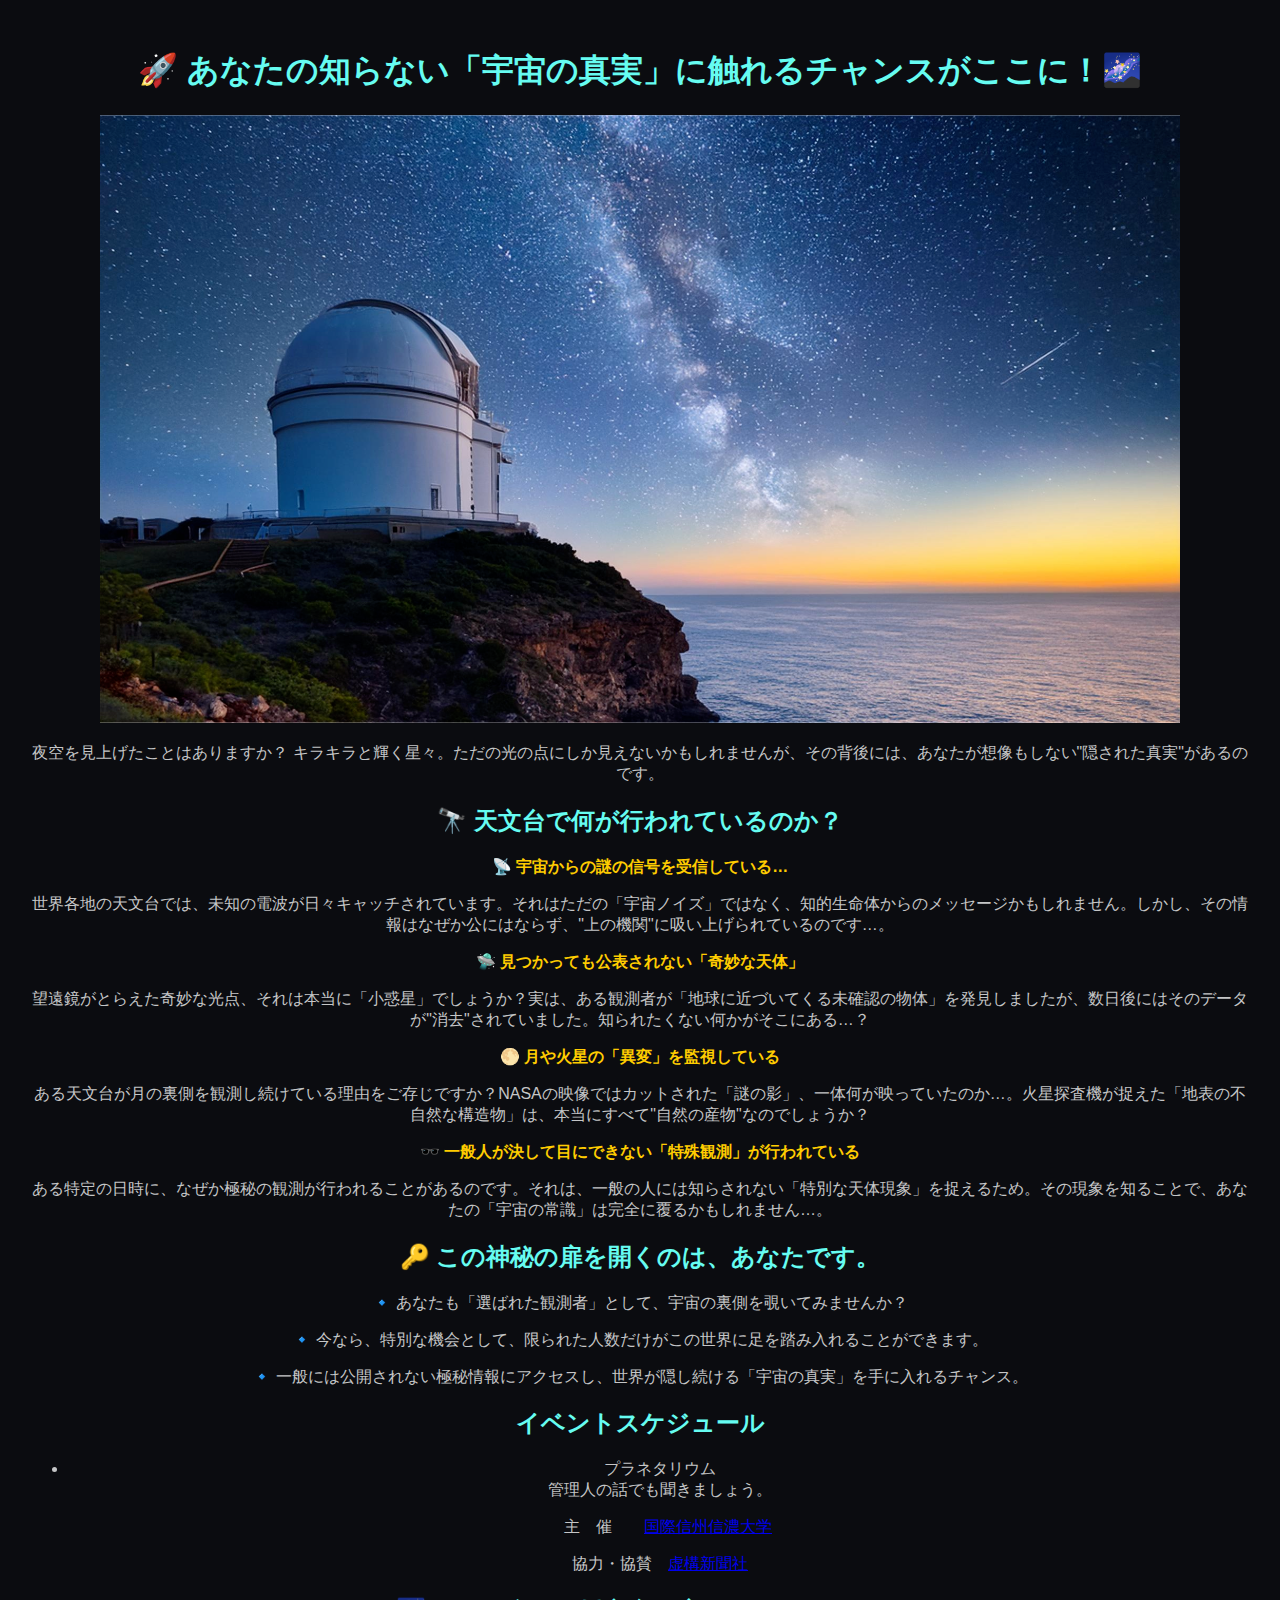
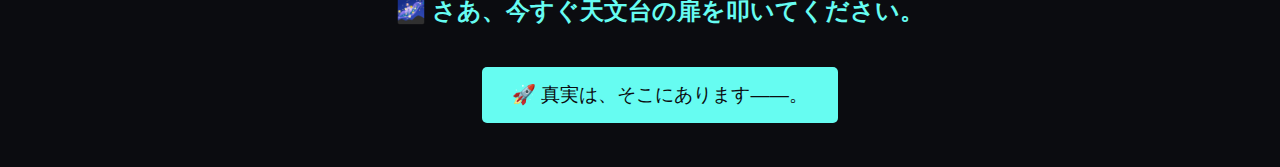
==== index.html @ 12b8eff3 "l" ====
<!DOCTYPE html>
<html lang="ja">
    <head>
        <meta charest="UTF-8">
        <title>プログラミング技術</title>

        <style>
            body {
                font-family: 'Arial', sans-serif;
                background-color: #0b0c10;
                color: #c5c6c7;
                text-align: center;
                padding: 20px;
            }
            h1, h2 {
                color: #66fcf1;
            }
            .highlight {
                color: #ffcc00;
                font-weight: bold;
            }
            .cta {
                margin-top: 20px;
                padding: 15px 30px;
                font-size: 1.2em;
                background-color: #66fcf1;
                color: #0b0c10;
                border: none;
                cursor: pointer;
                border-radius: 5px;
            }
            .cta:hover {
                background-color: #45a29e;
            }
        </style>

    </head>
    <body>
        <h1>🚀 あなたの知らない「宇宙の真実」に触れるチャンスがここに！🌌</h1>
        <img src="main_pic.png" alt="生成AIで出力した画像" />
        <p>夜空を見上げたことはありますか？ キラキラと輝く星々。ただの光の点にしか見えないかもしれませんが、その背後には、あなたが想像もしない"隠された真実"があるのです。</p>
    
        <h2>🔭 天文台で何が行われているのか？</h2>
        <p><span class="highlight">📡 宇宙からの謎の信号を受信している…</span></p>
        <p>世界各地の天文台では、未知の電波が日々キャッチされています。それはただの「宇宙ノイズ」ではなく、知的生命体からのメッセージかもしれません。しかし、その情報はなぜか公にはならず、"上の機関"に吸い上げられているのです…。</p>
    
        <p><span class="highlight">🛸 見つかっても公表されない「奇妙な天体」</span></p>
        <p>望遠鏡がとらえた奇妙な光点、それは本当に「小惑星」でしょうか？実は、ある観測者が「地球に近づいてくる未確認の物体」を発見しましたが、数日後にはそのデータが"消去"されていました。知られたくない何かがそこにある…？</p>
    
        <p><span class="highlight">🌕 月や火星の「異変」を監視している</span></p>
        <p>ある天文台が月の裏側を観測し続けている理由をご存じですか？NASAの映像ではカットされた「謎の影」、一体何が映っていたのか…。火星探査機が捉えた「地表の不自然な構造物」は、本当にすべて"自然の産物"なのでしょうか？</p>
    
        <p><span class="highlight">🕶️ 一般人が決して目にできない「特殊観測」が行われている</span></p>
        <p>ある特定の日時に、なぜか極秘の観測が行われることがあるのです。それは、一般の人には知らされない「特別な天体現象」を捉えるため。その現象を知ることで、あなたの「宇宙の常識」は完全に覆るかもしれません…。</p>
    
        <h2>🔑 この神秘の扉を開くのは、あなたです。</h2>
        <p>🔹 あなたも「選ばれた観測者」として、宇宙の裏側を覗いてみませんか？</p>
        <p>🔹 今なら、特別な機会として、限られた人数だけがこの世界に足を踏み入れることができます。</p>
        <p>🔹 一般には公開されない極秘情報にアクセスし、世界が隠し続ける「宇宙の真実」を手に入れるチャンス。</p>

        <h2>イベントスケジュール</h2>
        <ul>
            <li>プラネタリウム</br>
            管理人の話でも聞きましょう。</li>

        <p>　主　催　　<a href="https://kokushin-u.jp/">国際信州信濃大学</a></p>
        <p>協力・協賛　<a href="https://kyoko-np.net/">虚構新聞社</a></p>

        <h2>🌌 さあ、今すぐ天文台の扉を叩いてください。</h2>
        <a href="app.html">
            <button class="cta">🚀 真実は、そこにあります——。</button>
          </a>
        </ul>
    </body>
</html>
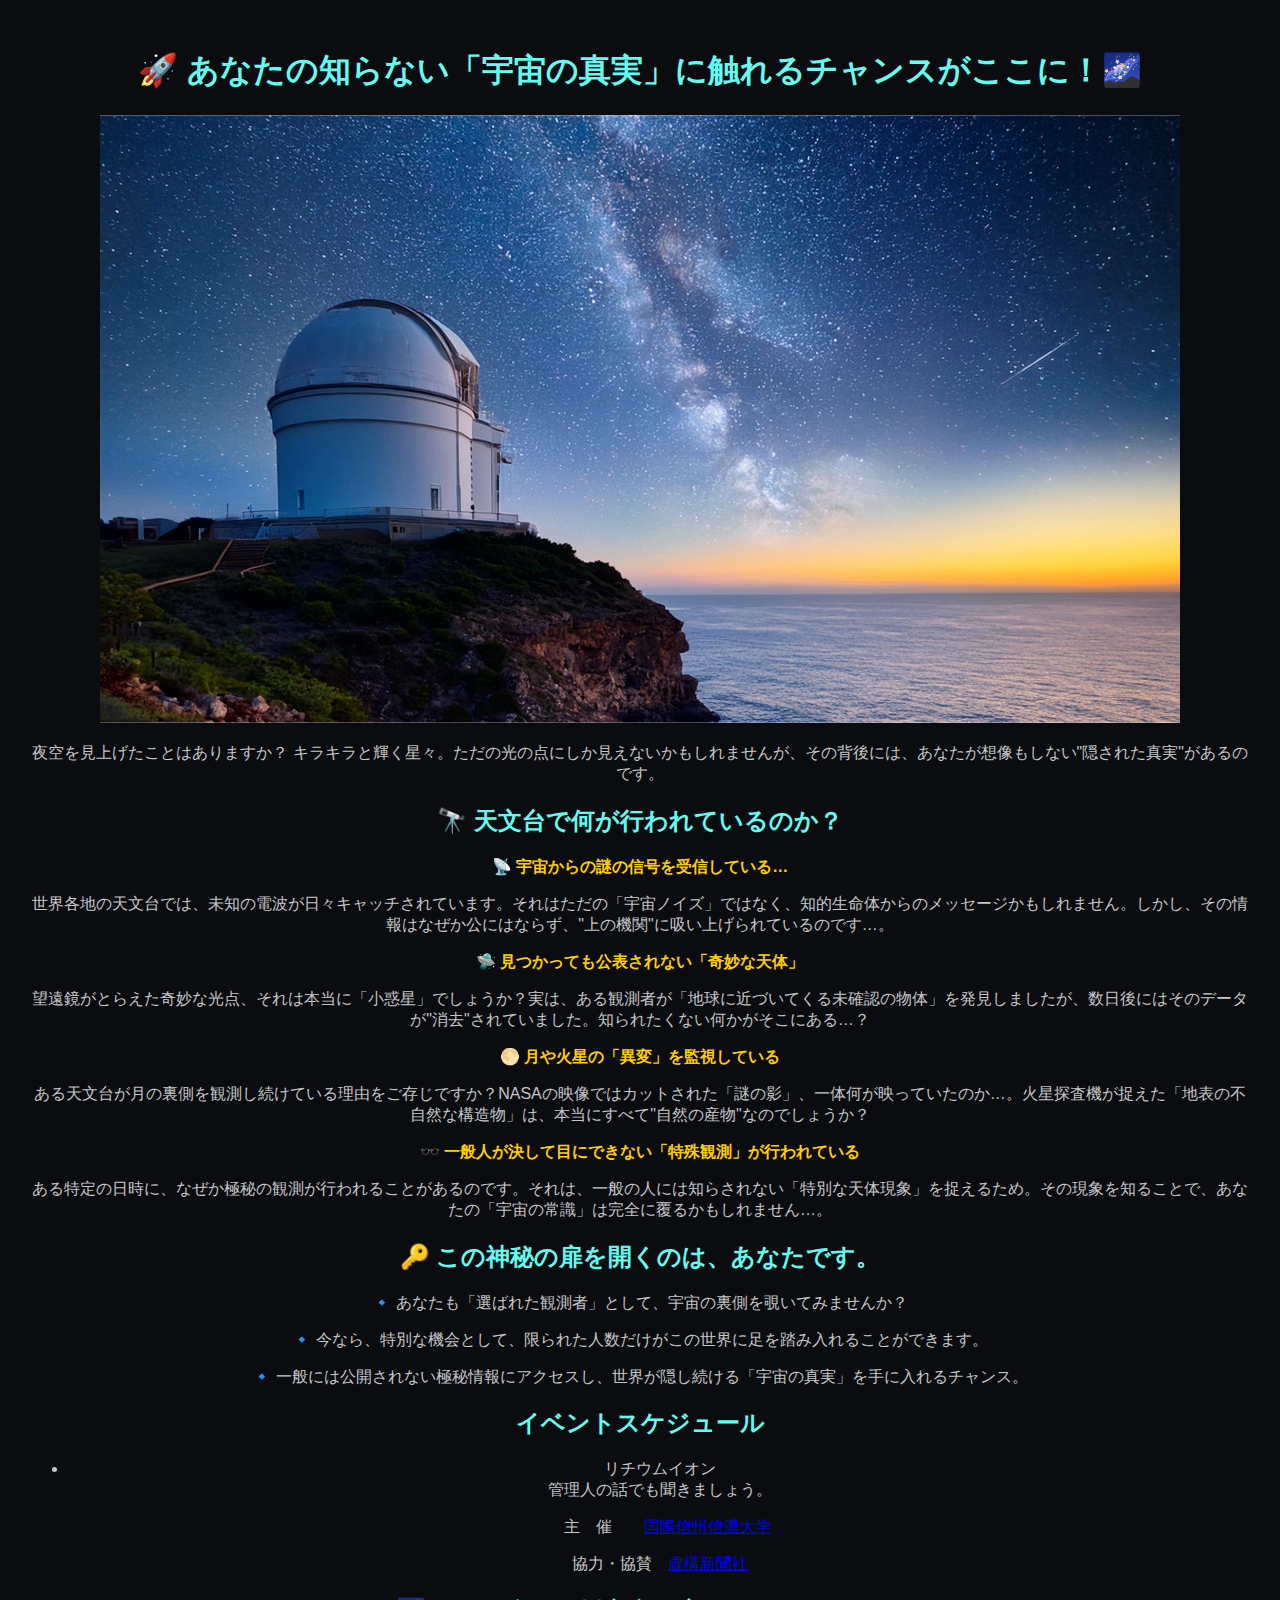
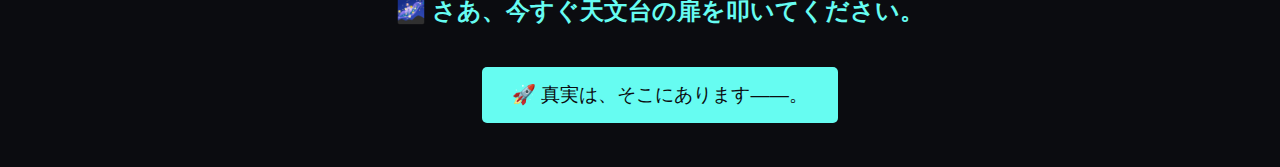
==== commit 7cb06b3d: "m" ====
--- a/index.html
+++ b/index.html
@@ -60,7 +60,7 @@
 
         <h2>イベントスケジュール</h2>
         <ul>
-            <li>プラネタリウム</br>
+            <li>リチウムイオン</br>
             管理人の話でも聞きましょう。</li>
 
         <p>　主　催　　<a href="https://kokushin-u.jp/">国際信州信濃大学</a></p>
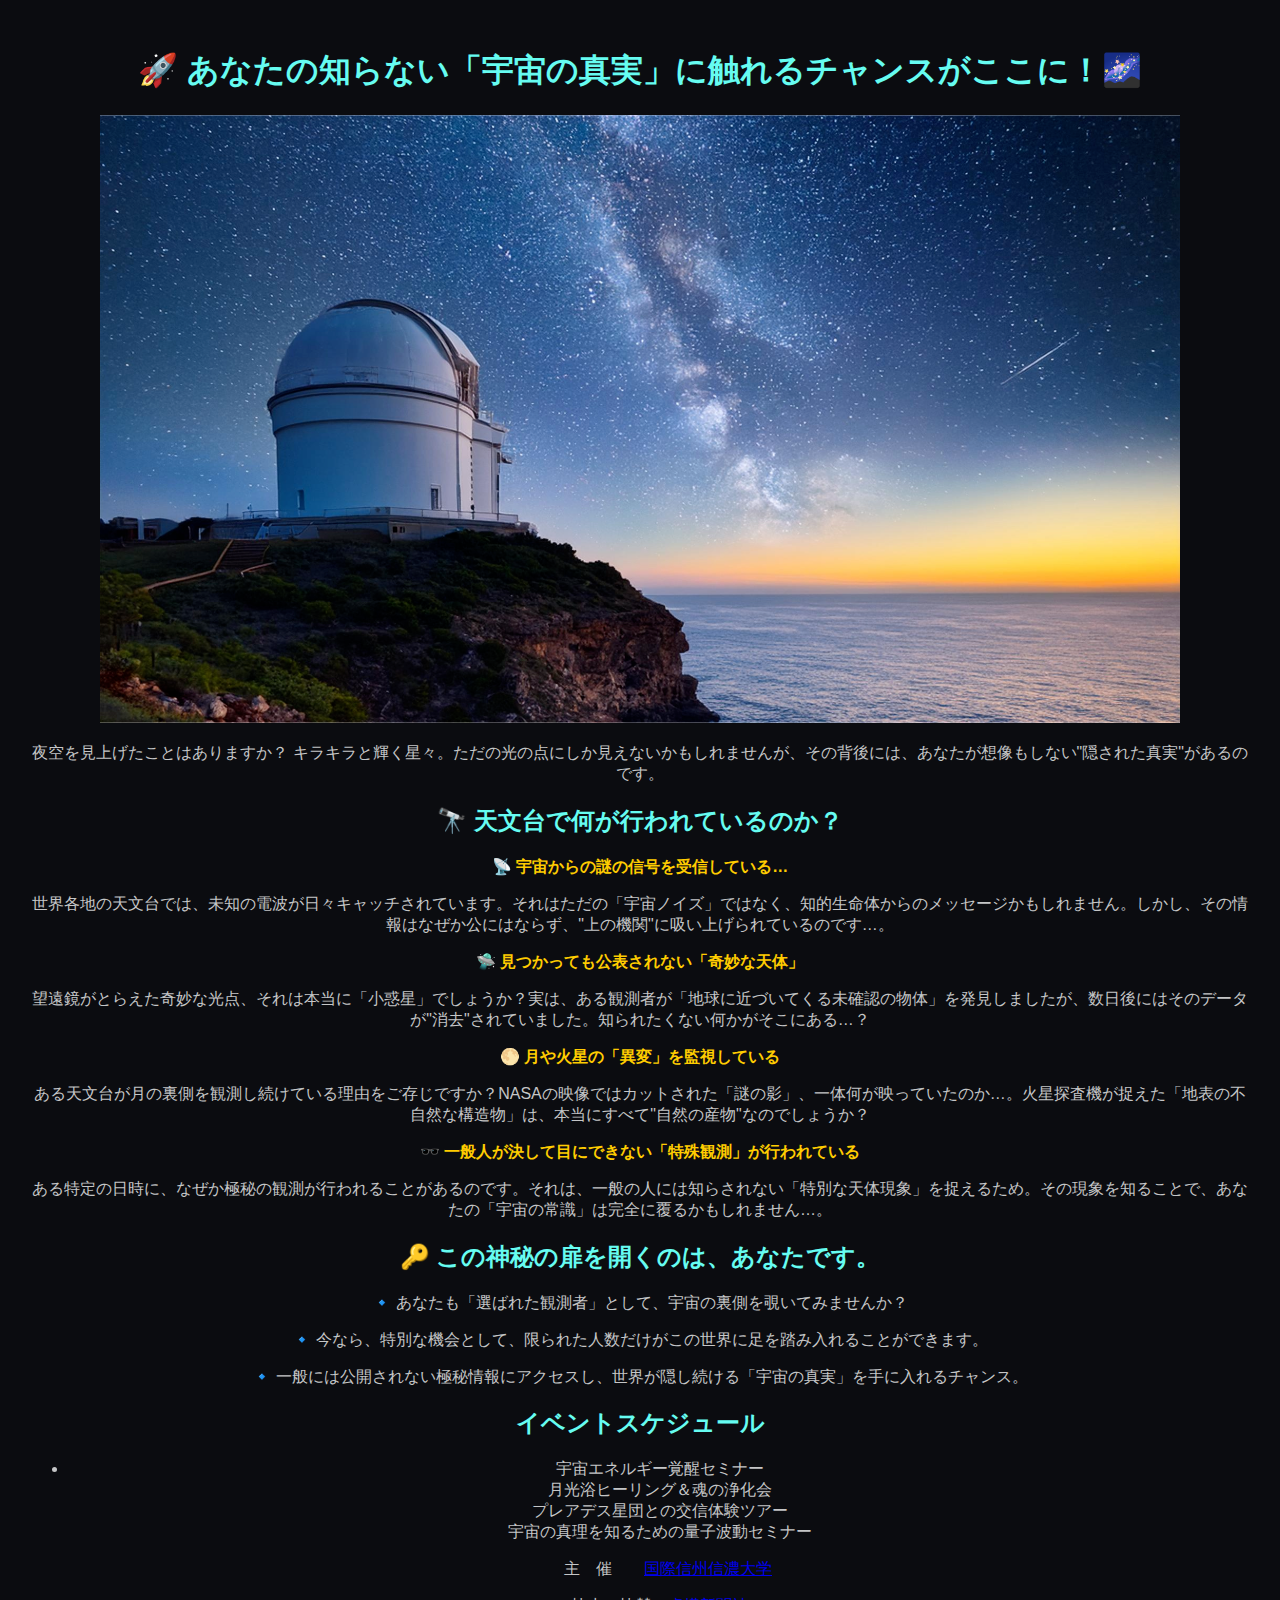
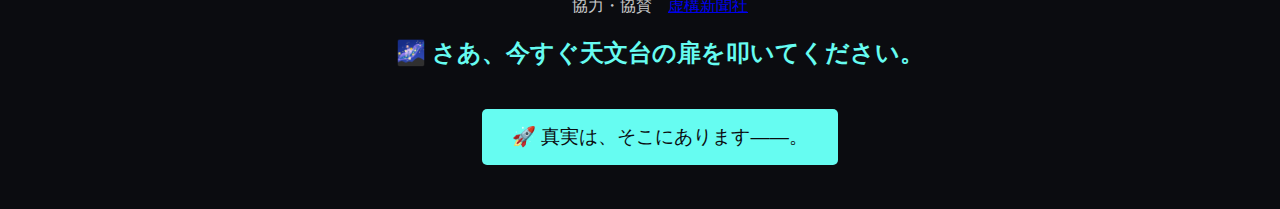
==== commit 4274b18e: "aaa" ====
--- a/index.html
+++ b/index.html
@@ -4,35 +4,7 @@
         <meta charest="UTF-8">
         <title>プログラミング技術</title>
 
-        <style>
-            body {
-                font-family: 'Arial', sans-serif;
-                background-color: #0b0c10;
-                color: #c5c6c7;
-                text-align: center;
-                padding: 20px;
-            }
-            h1, h2 {
-                color: #66fcf1;
-            }
-            .highlight {
-                color: #ffcc00;
-                font-weight: bold;
-            }
-            .cta {
-                margin-top: 20px;
-                padding: 15px 30px;
-                font-size: 1.2em;
-                background-color: #66fcf1;
-                color: #0b0c10;
-                border: none;
-                cursor: pointer;
-                border-radius: 5px;
-            }
-            .cta:hover {
-                background-color: #45a29e;
-            }
-        </style>
+        <link href="style.css" rel="stylesheet">
 
     </head>
     <body>
@@ -60,8 +32,10 @@
 
         <h2>イベントスケジュール</h2>
         <ul>
-            <li>リチウムイオン</br>
-            管理人の話でも聞きましょう。</li>
+            <li>宇宙エネルギー覚醒セミナー</br>
+                月光浴ヒーリング＆魂の浄化会</br>
+                プレアデス星団との交信体験ツアー</br>
+                宇宙の真理を知るための量子波動セミナー</li>
 
         <p>　主　催　　<a href="https://kokushin-u.jp/">国際信州信濃大学</a></p>
         <p>協力・協賛　<a href="https://kyoko-np.net/">虚構新聞社</a></p>
--- a/style.css
+++ b/style.css
@@ -0,0 +1,27 @@
+body {
+    font-family: 'Arial', sans-serif;
+    background-color: #0b0c10;
+    color: #c5c6c7;
+    text-align: center;
+    padding: 20px;
+}
+h1, h2 {
+    color: #66fcf1;
+}
+.highlight {
+    color: #ffcc00;
+    font-weight: bold;
+}
+.cta {
+    margin-top: 20px;
+    padding: 15px 30px;
+    font-size: 1.2em;
+    background-color: #66fcf1;
+    color: #0b0c10;
+    border: none;
+    cursor: pointer;
+    border-radius: 5px;
+}
+.cta:hover {
+    background-color: #45a29e;
+}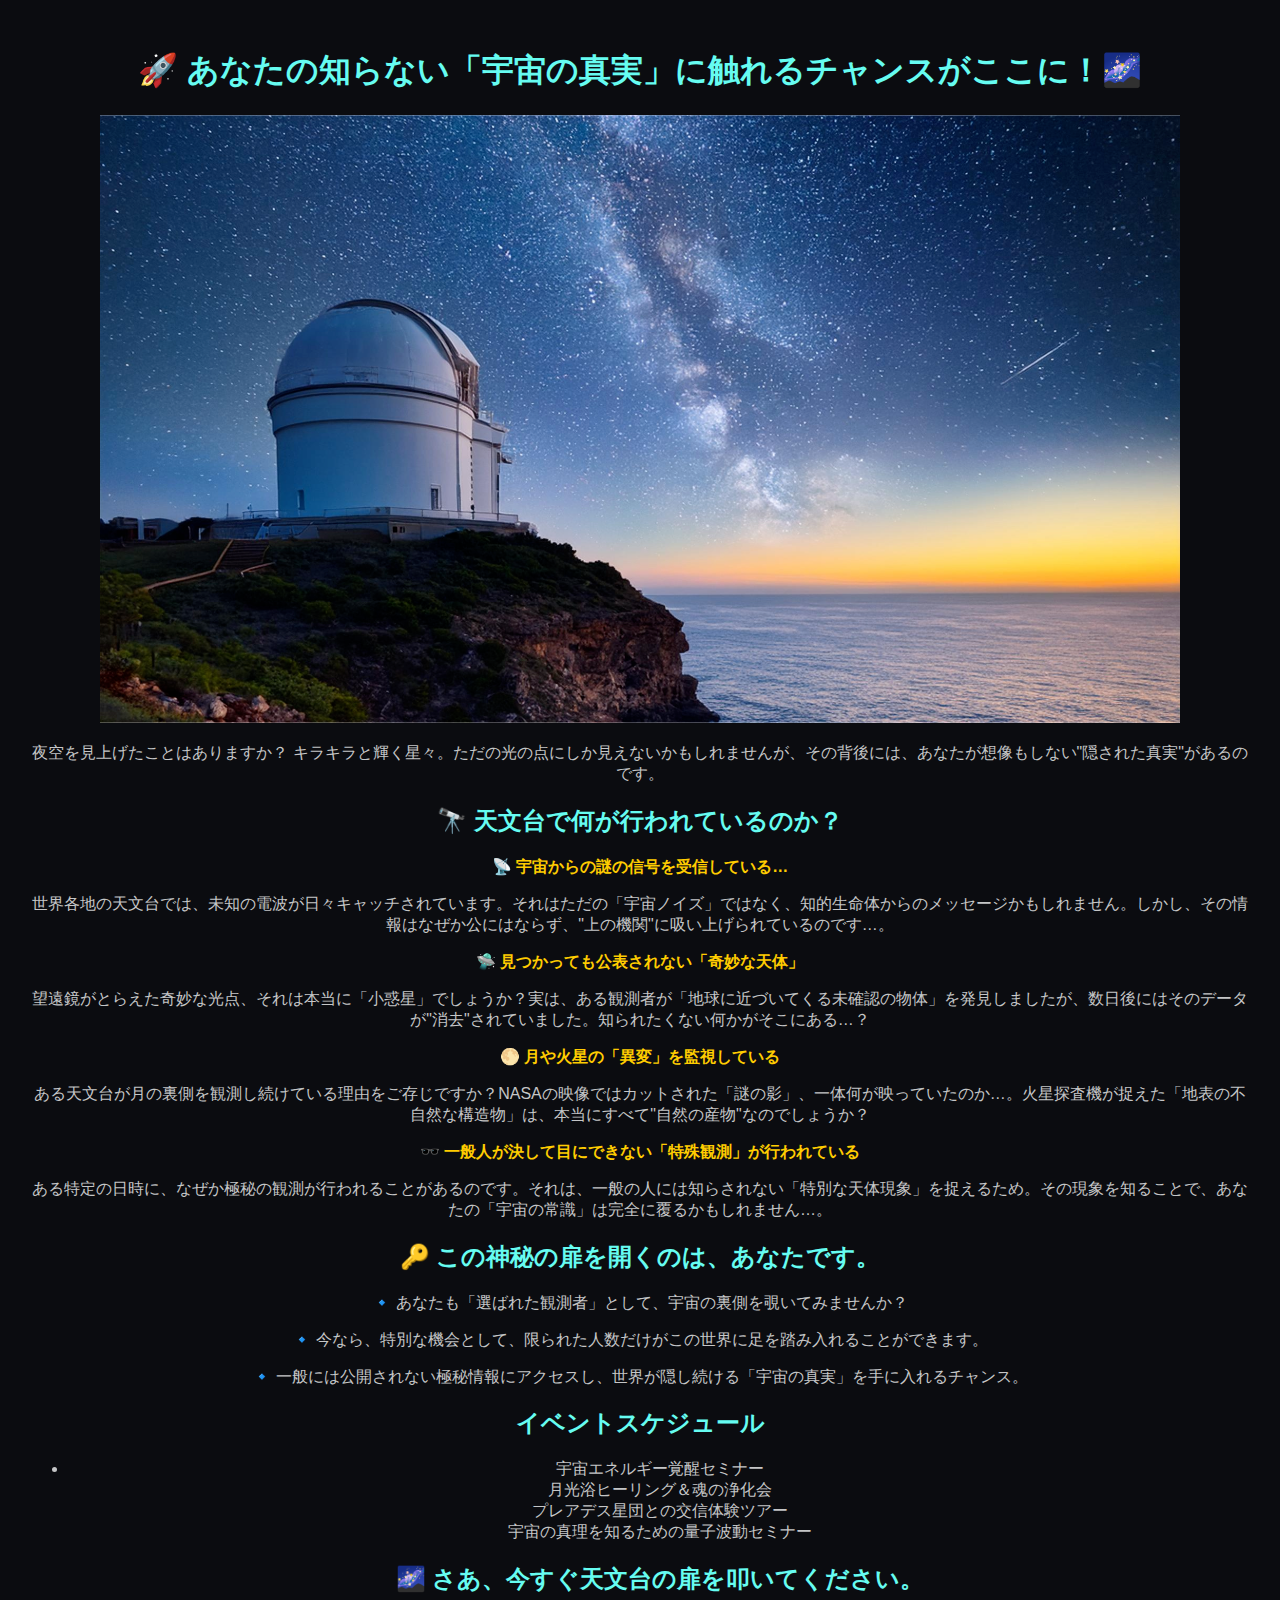
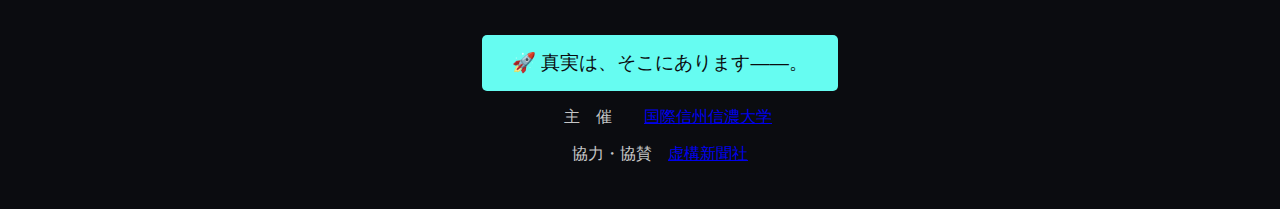
==== commit 04e44d26: "qqq" ====
--- a/index.html
+++ b/index.html
@@ -37,13 +37,14 @@
                 プレアデス星団との交信体験ツアー</br>
                 宇宙の真理を知るための量子波動セミナー</li>
 
-        <p>　主　催　　<a href="https://kokushin-u.jp/">国際信州信濃大学</a></p>
-        <p>協力・協賛　<a href="https://kyoko-np.net/">虚構新聞社</a></p>
-
         <h2>🌌 さあ、今すぐ天文台の扉を叩いてください。</h2>
         <a href="app.html">
             <button class="cta">🚀 真実は、そこにあります——。</button>
           </a>
+
+        <p>　主　催　　<a href="https://kokushin-u.jp/">国際信州信濃大学</a></p>
+        <p>協力・協賛　<a href="https://kyoko-np.net/">虚構新聞社</a></p>
+
         </ul>
     </body>
 </html>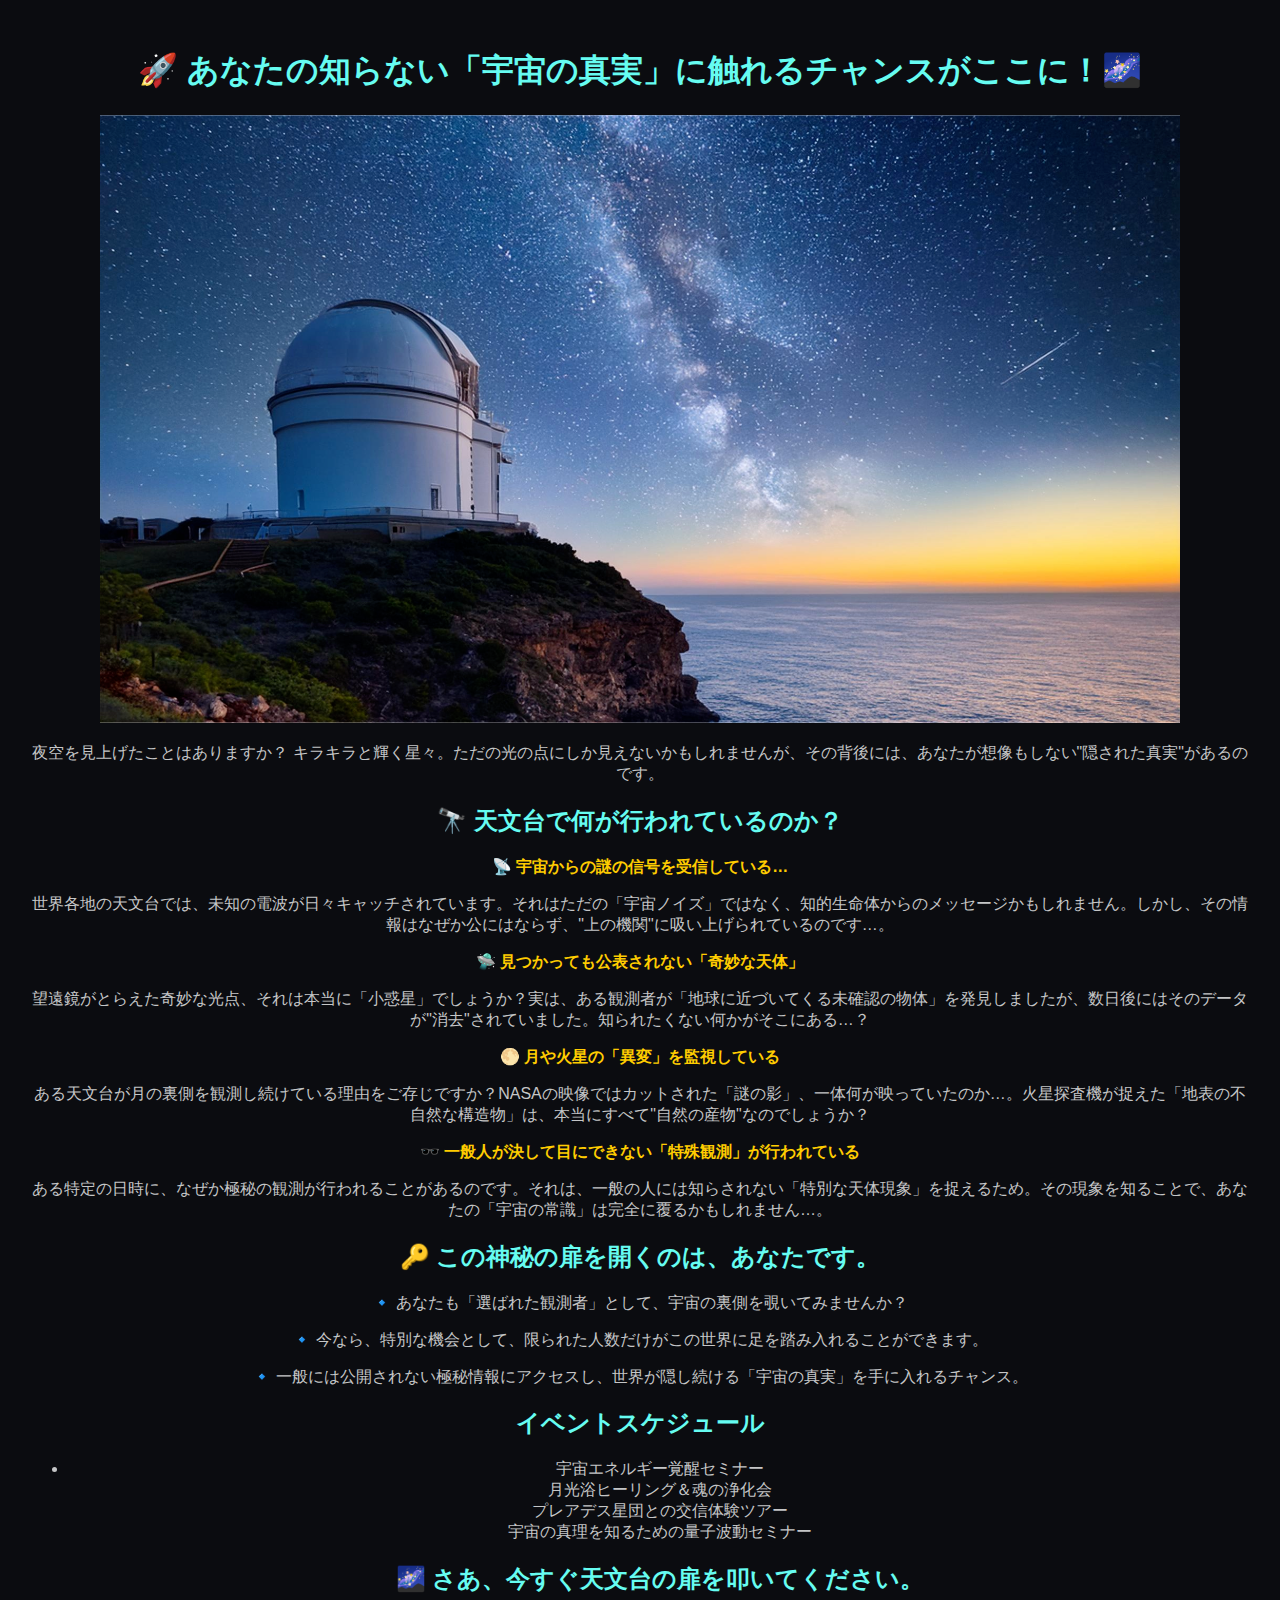
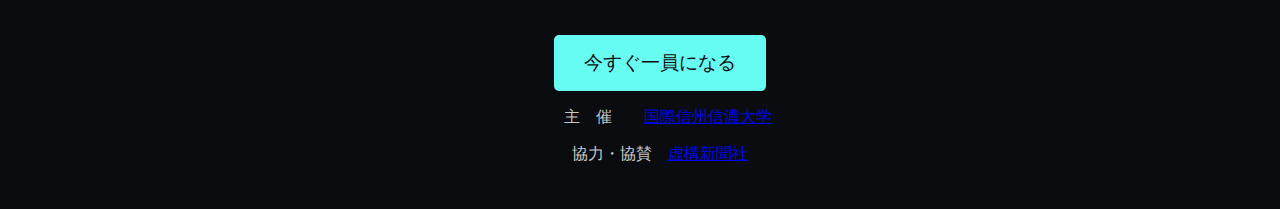
==== commit 46c0fd4d: "くぇｒｔｙ" ====
--- a/index.html
+++ b/index.html
@@ -39,7 +39,7 @@
 
         <h2>🌌 さあ、今すぐ天文台の扉を叩いてください。</h2>
         <a href="app.html">
-            <button class="cta">🚀 真実は、そこにあります——。</button>
+            <button class="cta">今すぐ一員になる</button>
           </a>
 
         <p>　主　催　　<a href="https://kokushin-u.jp/">国際信州信濃大学</a></p>
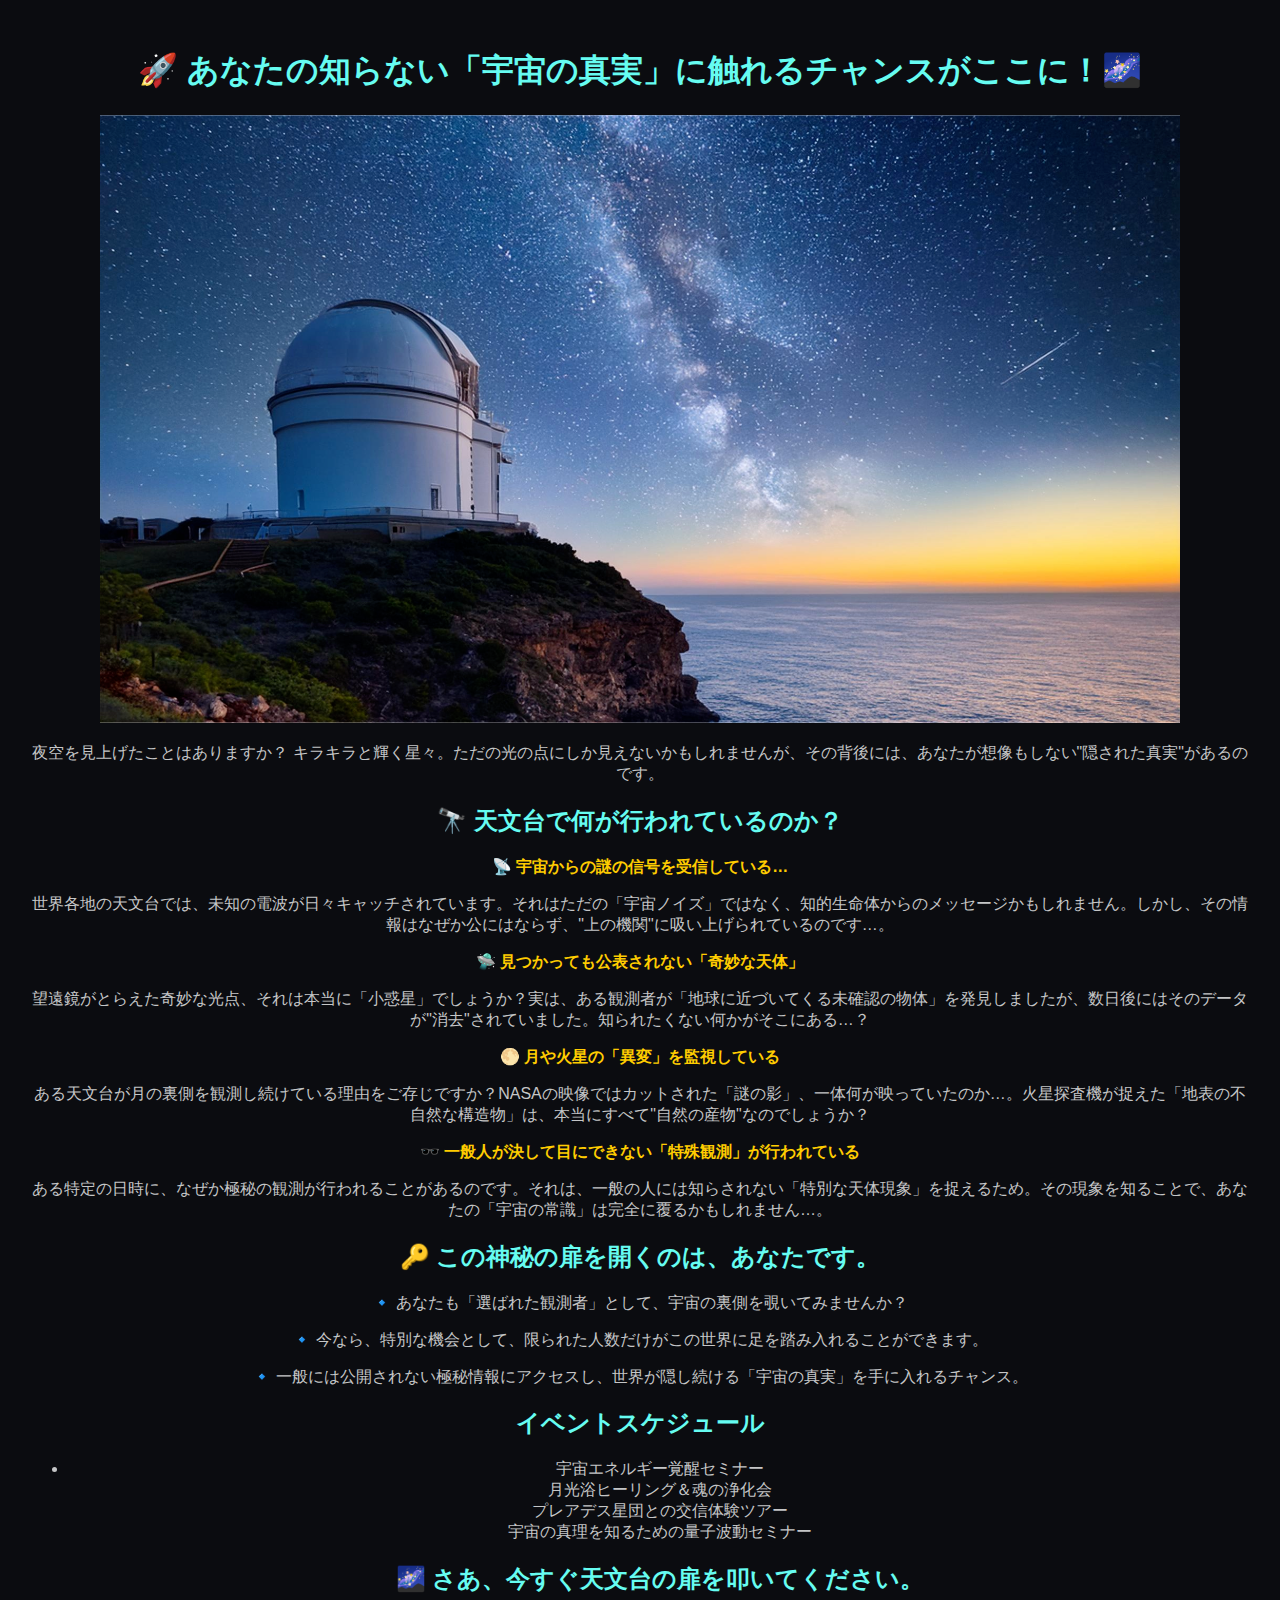
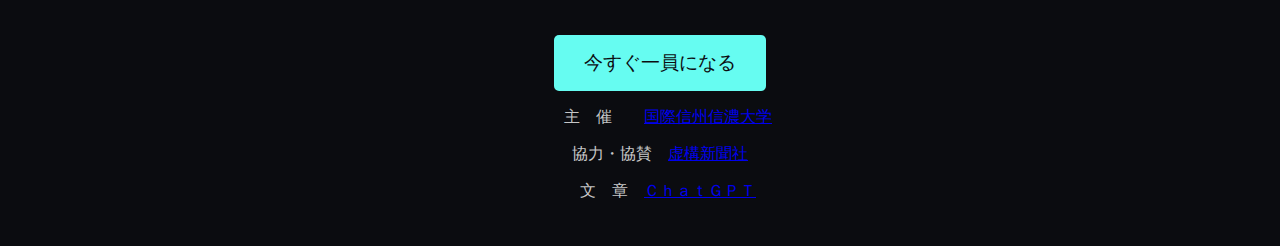
==== commit b7cec3d3: "こんなもん" ====
--- a/index.html
+++ b/index.html
@@ -44,6 +44,7 @@
 
         <p>　主　催　　<a href="https://kokushin-u.jp/">国際信州信濃大学</a></p>
         <p>協力・協賛　<a href="https://kyoko-np.net/">虚構新聞社</a></p>
+        <p>　文　章　<a href="https://openai.com/ja-JP/chatgpt/overview/">ＣｈａｔＧＰＴ</a></p>
 
         </ul>
     </body>
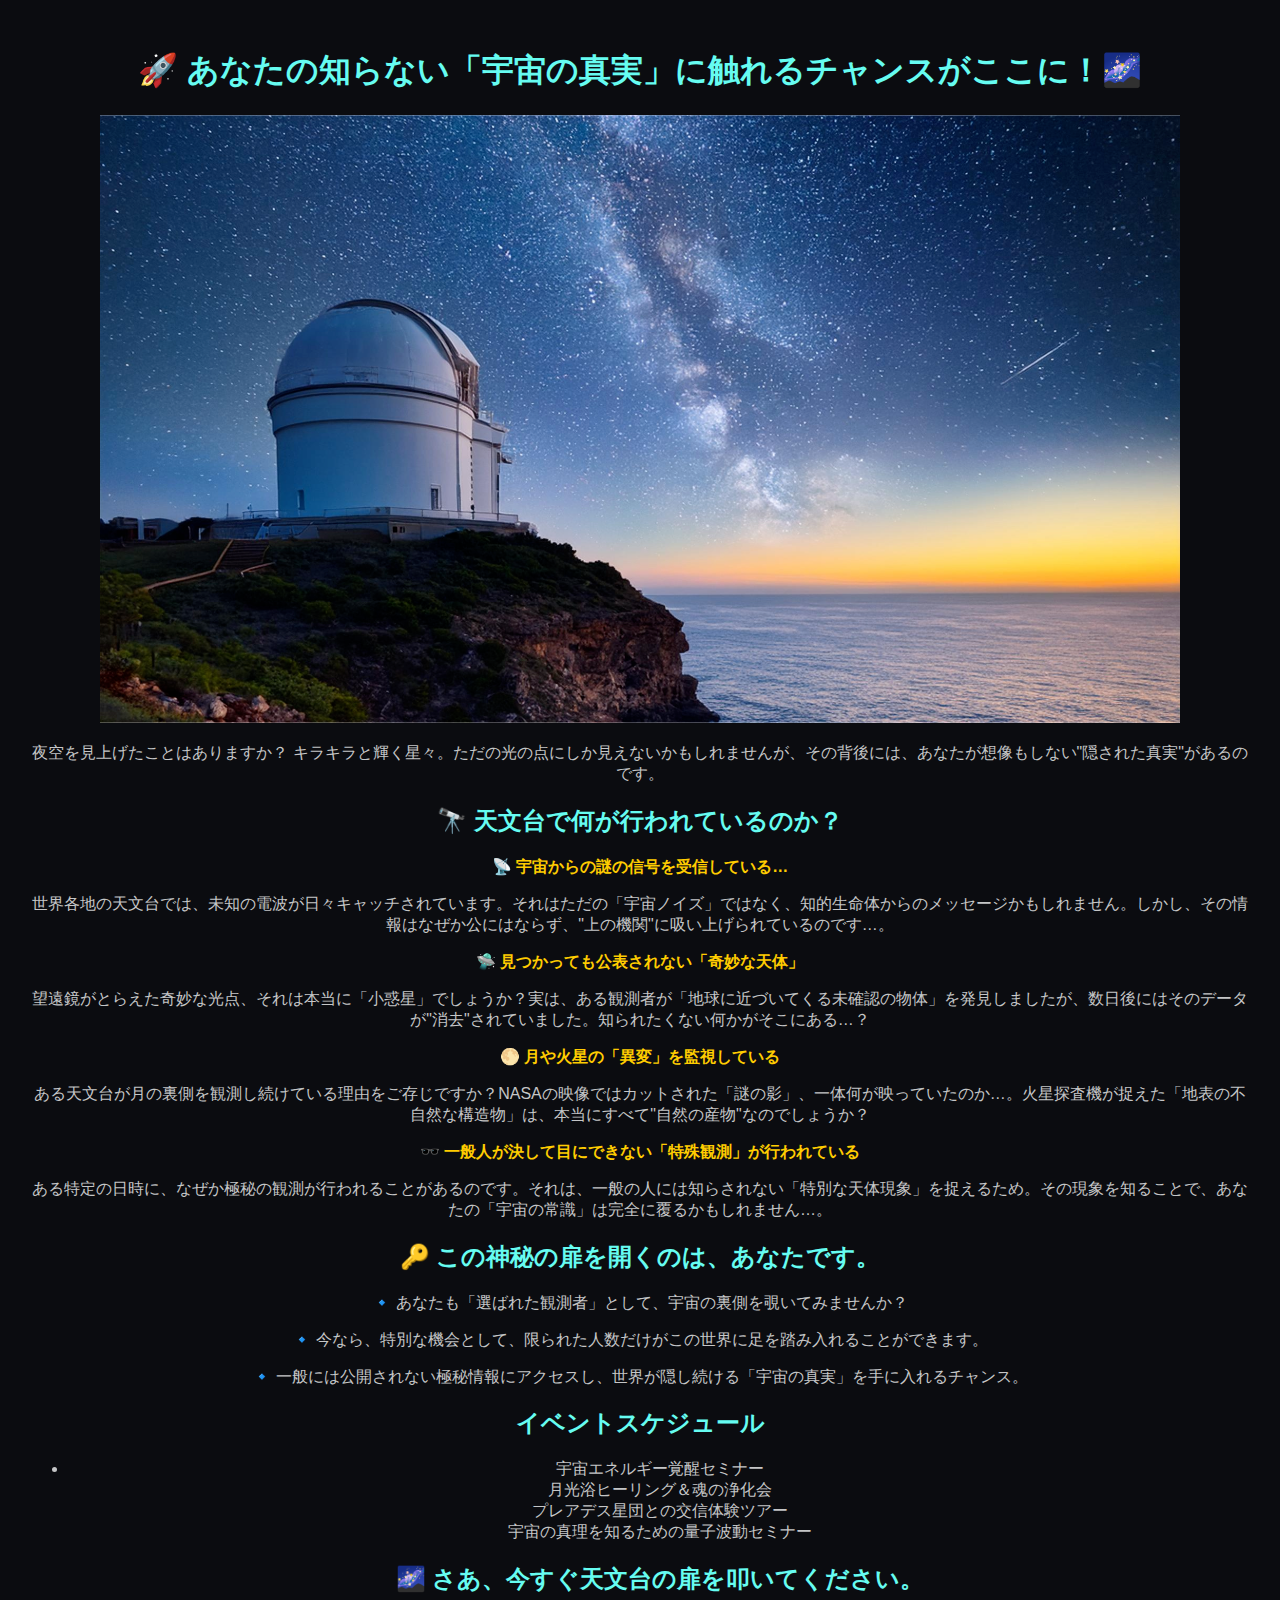
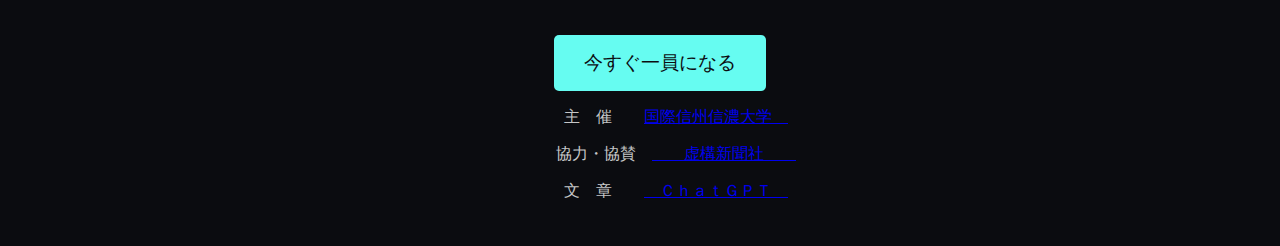
==== commit d618c36b: "微調整" ====
--- a/index.html
+++ b/index.html
@@ -42,9 +42,9 @@
             <button class="cta">今すぐ一員になる</button>
           </a>
 
-        <p>　主　催　　<a href="https://kokushin-u.jp/">国際信州信濃大学</a></p>
-        <p>協力・協賛　<a href="https://kyoko-np.net/">虚構新聞社</a></p>
-        <p>　文　章　<a href="https://openai.com/ja-JP/chatgpt/overview/">ＣｈａｔＧＰＴ</a></p>
+        <p>　主　催　　<a href="https://kokushin-u.jp/">国際信州信濃大学　</a></p>
+        <p>協力・協賛　<a href="https://kyoko-np.net/">　　虚構新聞社　　</a></p>
+        <p>　文　章　　<a href="https://openai.com/ja-JP/chatgpt/overview/">　ＣｈａｔＧＰＴ　</a></p>
 
         </ul>
     </body>
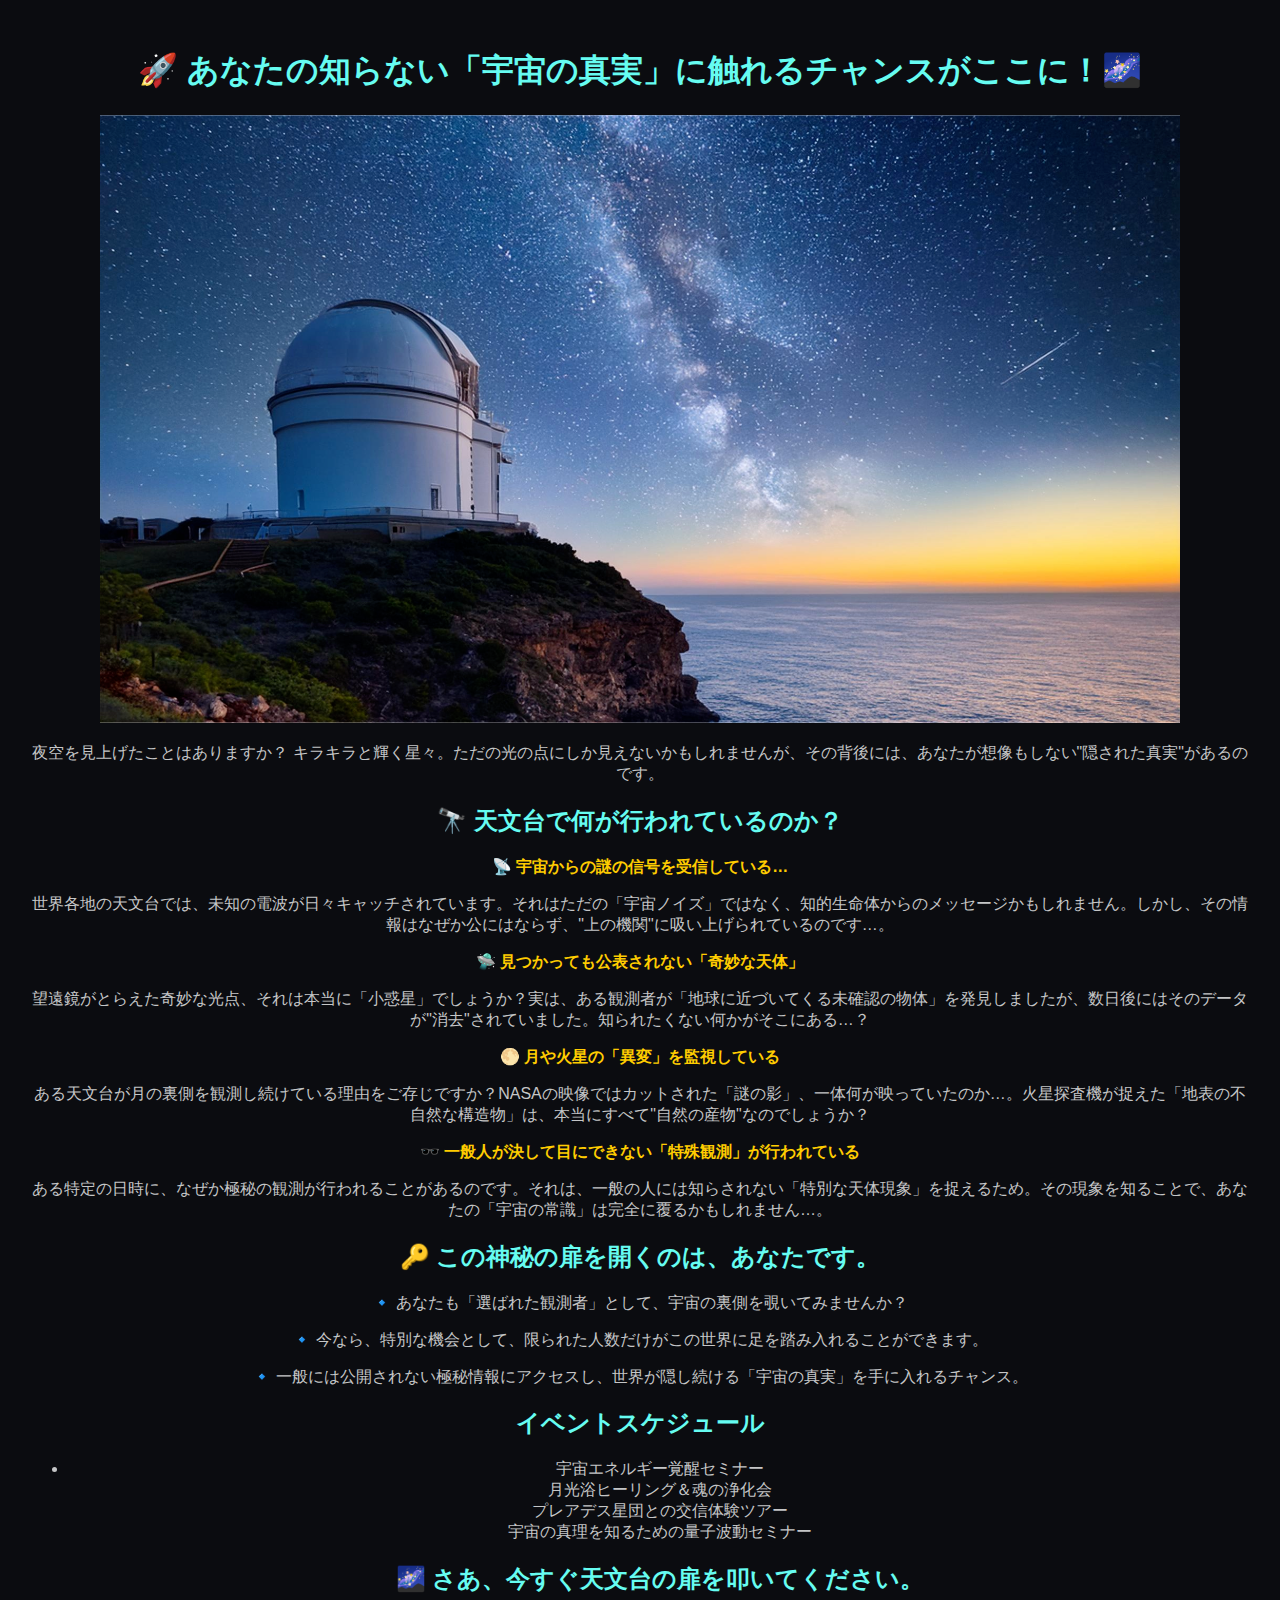
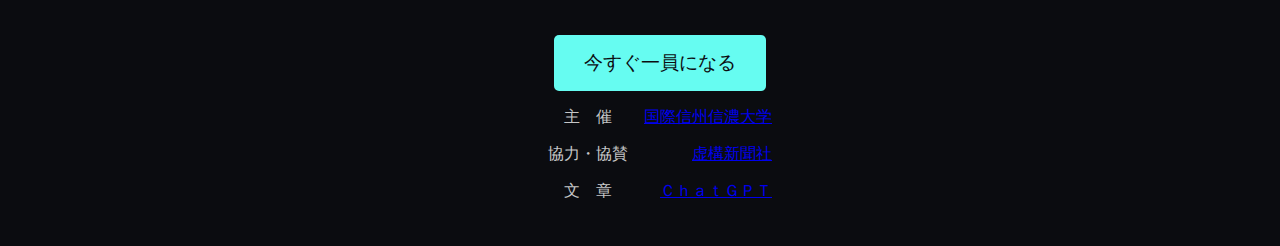
==== commit 0cf1f752: "これでどうだ" ====
--- a/index.html
+++ b/index.html
@@ -42,9 +42,9 @@
             <button class="cta">今すぐ一員になる</button>
           </a>
 
-        <p>　主　催　　<a href="https://kokushin-u.jp/">国際信州信濃大学　</a></p>
-        <p>協力・協賛　<a href="https://kyoko-np.net/">　　虚構新聞社　　</a></p>
-        <p>　文　章　　<a href="https://openai.com/ja-JP/chatgpt/overview/">　ＣｈａｔＧＰＴ　</a></p>
+        <p>　主　催　　<a href="https://kokushin-u.jp/">国際信州信濃大学</a></p>
+        <p>協力・協賛　　　　<a href="https://kyoko-np.net/">虚構新聞社</a></p>
+        <p>　文　章　　　<a href="https://openai.com/ja-JP/chatgpt/overview/">ＣｈａｔＧＰＴ</a></p>
 
         </ul>
     </body>
